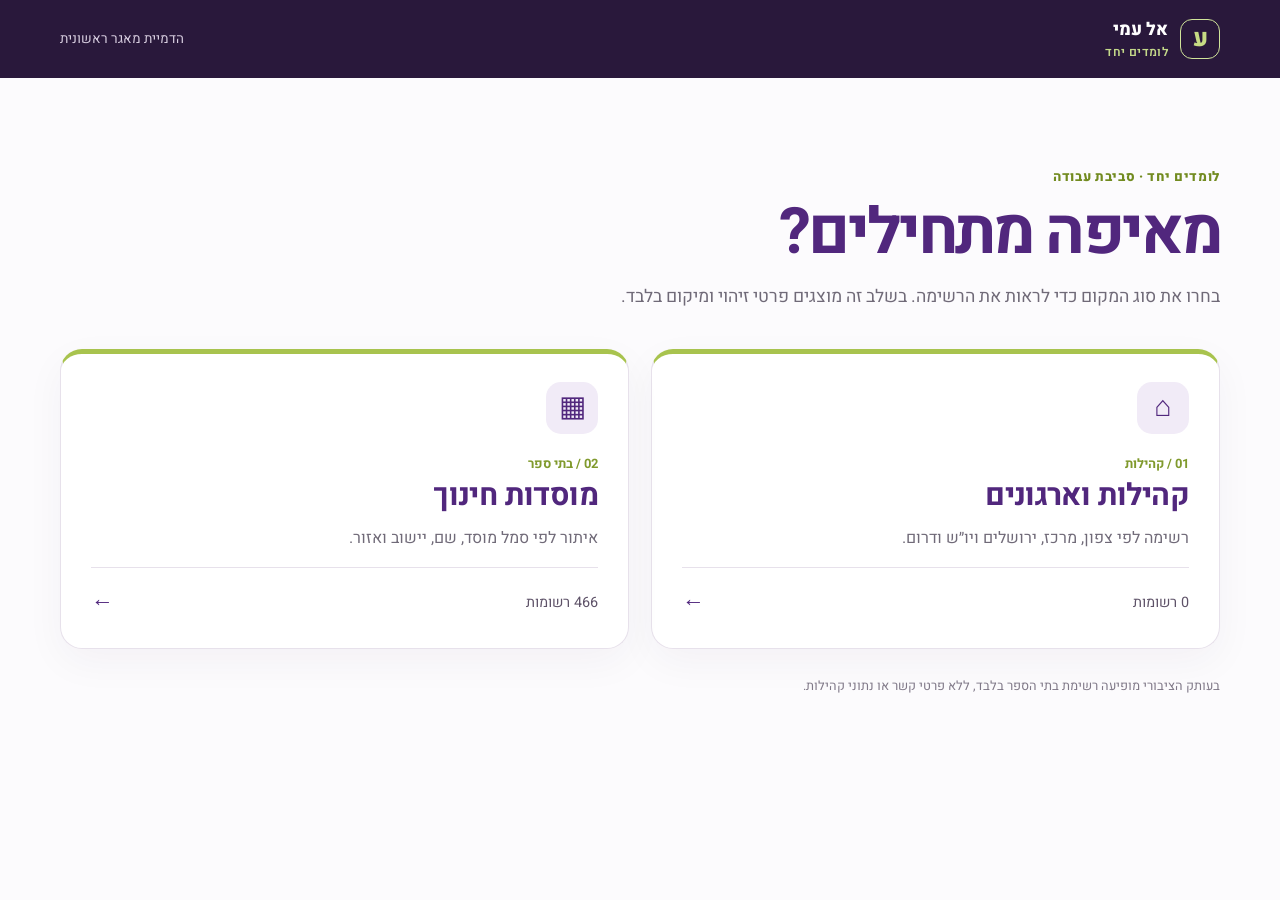
==== index.html @ c8328e1b "Add Lomdim Yachad directory demo" ====
<!doctype html>
<html lang="he" dir="rtl">
<head>
  <meta charset="utf-8">
  <meta name="viewport" content="width=device-width, initial-scale=1">
  <title>לומדים יחד | בחירת מאגר</title>
  <link rel="preconnect" href="https://fonts.googleapis.com">
  <link rel="preconnect" href="https://fonts.gstatic.com" crossorigin>
  <link href="https://fonts.googleapis.com/css2?family=Heebo:wght@400;500;600;700;800&display=swap" rel="stylesheet">
  <link rel="stylesheet" href="style.css">
</head>
<body class="home-page">
  <header class="site-header"><div class="shell header-inner"><div class="brand"><span class="brand-mark">ע</span><span>אל עמי <small>לומדים יחד</small></span></div><span class="stage-label">הדמיית מאגר ראשונית</span></div></header>
  <main class="shell home-main">
    <div class="intro-kicker">לומדים יחד · סביבת עבודה</div>
    <h1>מאיפה מתחילים?</h1>
    <p class="home-lead">בחרו את סוג המקום כדי לראות את הרשימה. בשלב זה מוצגים פרטי זיהוי ומיקום בלבד.</p>
    <div class="choice-grid">
      <a class="choice-card" href="communities.html"><span class="choice-icon" aria-hidden="true">⌂</span><span class="choice-topline">01 / קהילות</span><strong>קהילות וארגונים</strong><span class="choice-description">רשימה לפי צפון, מרכז, ירושלים ויו״ש ודרום.</span><span class="choice-bottom"><span id="communityCount">— רשומות</span><span class="arrow">←</span></span></a>
      <a class="choice-card" href="schools.html"><span class="choice-icon" aria-hidden="true">▦</span><span class="choice-topline">02 / בתי ספר</span><strong>מוסדות חינוך</strong><span class="choice-description">איתור לפי סמל מוסד, שם, יישוב ואזור.</span><span class="choice-bottom"><span id="schoolCount">— רשומות</span><span class="arrow">←</span></span></a>
    </div>
    <p class="source-note" id="sourceNote">מקור: רשימת בתי הספר והקהילות של „לומדים יחד”. רשומות ללא שם או אזור מסומנות כך ברשימות.</p>
  </main>
  <script src="public-data.js"></script><script>if(location.protocol==='file:'||location.hostname==='localhost'||location.hostname==='127.0.0.1')document.write('<scr'+'ipt src="data.js"></scr'+'ipt>');</script><script src="app.js"></script>
</body>
</html>
---- style.css ----
:root{--purple:#51277d;--deep:#29183b;--lime:#a8c34e;--ink:#24202b;--muted:#706a78;--line:#e7e1eb;--pale:#f8f5fa;--white:#fff}
*{box-sizing:border-box}html{scroll-behavior:smooth}body{margin:0;background:#fcfbfd;color:var(--ink);font-family:Heebo,Arial,sans-serif;line-height:1.5}a{color:inherit;text-decoration:none}button,input{font:inherit}.shell{width:min(1160px,calc(100% - 40px));margin-inline:auto}
.site-header{background:var(--deep);color:#fff}.header-inner{height:78px;display:flex;align-items:center;justify-content:space-between;gap:20px}.brand{display:inline-flex;align-items:center;gap:12px;font-weight:800;font-size:1.1rem}.brand small{display:block;color:#c4d98a;font-size:.76rem;font-weight:600;letter-spacing:.03em}.brand-mark{width:40px;height:40px;display:grid;place-items:center;border:1px solid #d0e49a;border-radius:12px;color:#c7dc84;font-size:1.5rem}.stage-label{color:#d9cfe1;font-size:.84rem}.header-back{color:#f1ecf7;border:1px solid #ffffff50;border-radius:99px;padding:8px 14px;font-size:.86rem}.header-back:hover,.header-back:focus-visible{background:#ffffff16}
.home-main{padding-top:90px}.intro-kicker{color:#728b20;font-weight:800;font-size:.83rem;letter-spacing:.05em}.home-main h1,.list-intro h1{font-size:clamp(2.4rem,5vw,4.3rem);color:var(--purple);letter-spacing:-.045em;line-height:1.1;margin:10px 0 16px}.home-lead{font-size:1.1rem;color:var(--muted);max-width:690px;margin:0 0 38px}.choice-grid{display:grid;grid-template-columns:repeat(2,minmax(0,1fr));gap:22px}.choice-card{min-height:300px;padding:28px 30px;background:#fff;border:1px solid var(--line);border-top:5px solid var(--lime);border-radius:22px;box-shadow:0 13px 40px #3013400b;display:flex;flex-direction:column;transition:transform .2s,box-shadow .2s,border-color .2s}.choice-card:hover,.choice-card:focus-visible{transform:translateY(-4px);border-color:#bc9dd4;box-shadow:0 18px 45px #3013401c;outline:none}.choice-icon{align-self:flex-start;width:52px;height:52px;display:grid;place-items:center;border-radius:15px;background:#f1ebf7;color:var(--purple);font-size:1.8rem;margin-bottom:20px}.choice-topline{color:#809a2d;font-weight:700;font-size:.81rem}.choice-card strong{display:block;color:var(--purple);font-size:1.9rem;letter-spacing:-.02em}.choice-description{color:var(--muted);margin-top:7px}.choice-bottom{display:flex;justify-content:space-between;align-items:center;border-top:1px solid var(--line);margin-top:auto;padding-top:18px;color:#5e5268;font-size:.9rem}.arrow{font-size:1.4rem;color:var(--purple);font-weight:800}.source-note{font-size:.8rem;color:#807988;margin:28px 0 50px}
.list-main{padding-top:32px}.breadcrumb{color:#8a8190;font-size:.79rem}.list-intro{display:flex;align-items:end;justify-content:space-between;gap:20px;margin:38px 0 26px}.list-intro h1{margin-bottom:4px}.list-intro p{margin:0;color:var(--muted)}.total-box{text-align:center;min-width:150px;background:#f1ebf7;padding:12px 20px;border-radius:16px}.total-box strong{display:block;font-size:2rem;line-height:1.15;color:var(--purple)}.total-box span{font-size:.76rem;color:#75687e}.directory-panel{background:#fff;border:1px solid var(--line);border-radius:20px;box-shadow:0 12px 35px #3013400a;overflow:hidden}.toolbar{display:flex;align-items:end;justify-content:space-between;gap:20px;padding:22px 24px}.search-field{display:block;width:min(100%,460px);font-weight:700;color:#493354;font-size:.83rem}.search-field span{display:block;margin-bottom:7px}.search-field input{width:100%;height:48px;border:1px solid #d8cedf;border-radius:11px;padding:0 15px;background:#fcfbfd;color:var(--ink);outline:none}.search-field input:focus{border-color:var(--purple);box-shadow:0 0 0 3px #51277d1a}.result-count{color:var(--muted);font-size:.84rem;padding-bottom:12px}.region-bar{display:flex;flex-wrap:wrap;gap:8px;padding:0 24px 20px}.region-chip{border:1px solid #ddd5e4;background:#fff;color:#5e5069;border-radius:99px;padding:8px 15px;cursor:pointer;font-size:.83rem;font-weight:700}.region-chip:hover{border-color:var(--purple)}.region-chip[aria-pressed="true"]{background:var(--purple);color:#fff;border-color:var(--purple)}.chip-count{opacity:.7;font-size:.75rem;margin-inline-start:5px}.table-wrap{overflow-x:auto}table{width:100%;border-collapse:collapse;text-align:right;min-width:670px}th{background:#f7f3f9;color:#655470;font-size:.78rem;font-weight:700;padding:13px 24px;white-space:nowrap}td{padding:15px 24px;border-top:1px solid #f0ecf2;font-size:.88rem}tbody tr:hover{background:#fcfafc}.item-name{font-weight:700;color:#41275b}.missing{color:#998ea1}.type-tag{display:inline-block;background:#f3eff5;color:#66516e;border-radius:6px;padding:3px 7px;font-size:.76rem}.symbol{font-variant-numeric:tabular-nums;direction:ltr;unicode-bidi:isolate;display:inline-block}.list-footer{display:flex;align-items:center;justify-content:space-between;min-height:66px;padding:12px 24px;border-top:1px solid var(--line);font-size:.81rem;color:var(--muted)}.load-more{border:1px solid #cdb8dc;background:#fff;color:var(--purple);border-radius:9px;padding:8px 16px;cursor:pointer;font-weight:700}.load-more:hover{background:#f3ebf7}.empty-row{text-align:center;color:var(--muted);padding:36px}
@media(max-width:720px){.shell{width:min(100% - 28px,1160px)}.header-inner{height:68px}.home-main{padding-top:52px}.choice-grid{grid-template-columns:1fr}.choice-card{min-height:260px}.list-intro{align-items:start}.total-box{min-width:100px;padding:11px}.total-box strong{font-size:1.5rem}.toolbar{align-items:stretch;flex-direction:column;gap:8px;padding:18px}.search-field{width:100%}.result-count{padding-bottom:0}.region-bar{padding:0 18px 18px}.region-chip{padding:7px 11px}.header-back{font-size:.78rem;padding:7px 10px}}
table{min-width:960px}td{vertical-align:top}.contacts-cell{min-width:260px;max-width:430px}.contacts-details summary{cursor:pointer;list-style:none;color:var(--purple);display:flex;flex-wrap:wrap;gap:3px 9px;align-items:baseline}.contacts-details summary::-webkit-details-marker{display:none}.contacts-details summary::before{content:'＋';font-size:1rem;line-height:1}.contacts-details[open] summary::before{content:'−'}.contact-preview{font-size:.76rem;color:var(--muted);font-weight:400;max-width:250px;overflow:hidden;text-overflow:ellipsis;white-space:nowrap}.contacts-content{margin-top:11px;display:grid;gap:8px}.contact-card{border-right:2px solid #d9c5e8;background:#f9f6fb;border-radius:7px;padding:8px 10px;line-height:1.5}.contact-name{display:block;color:#48325b;font-size:.83rem;margin-bottom:3px}.contact-field{font-size:.78rem;overflow-wrap:anywhere}.contact-label{color:#776a80;font-weight:700}.contact-values{white-space:pre-wrap}.unassigned-contact{border-right-color:var(--lime);background:#f7f9ef}
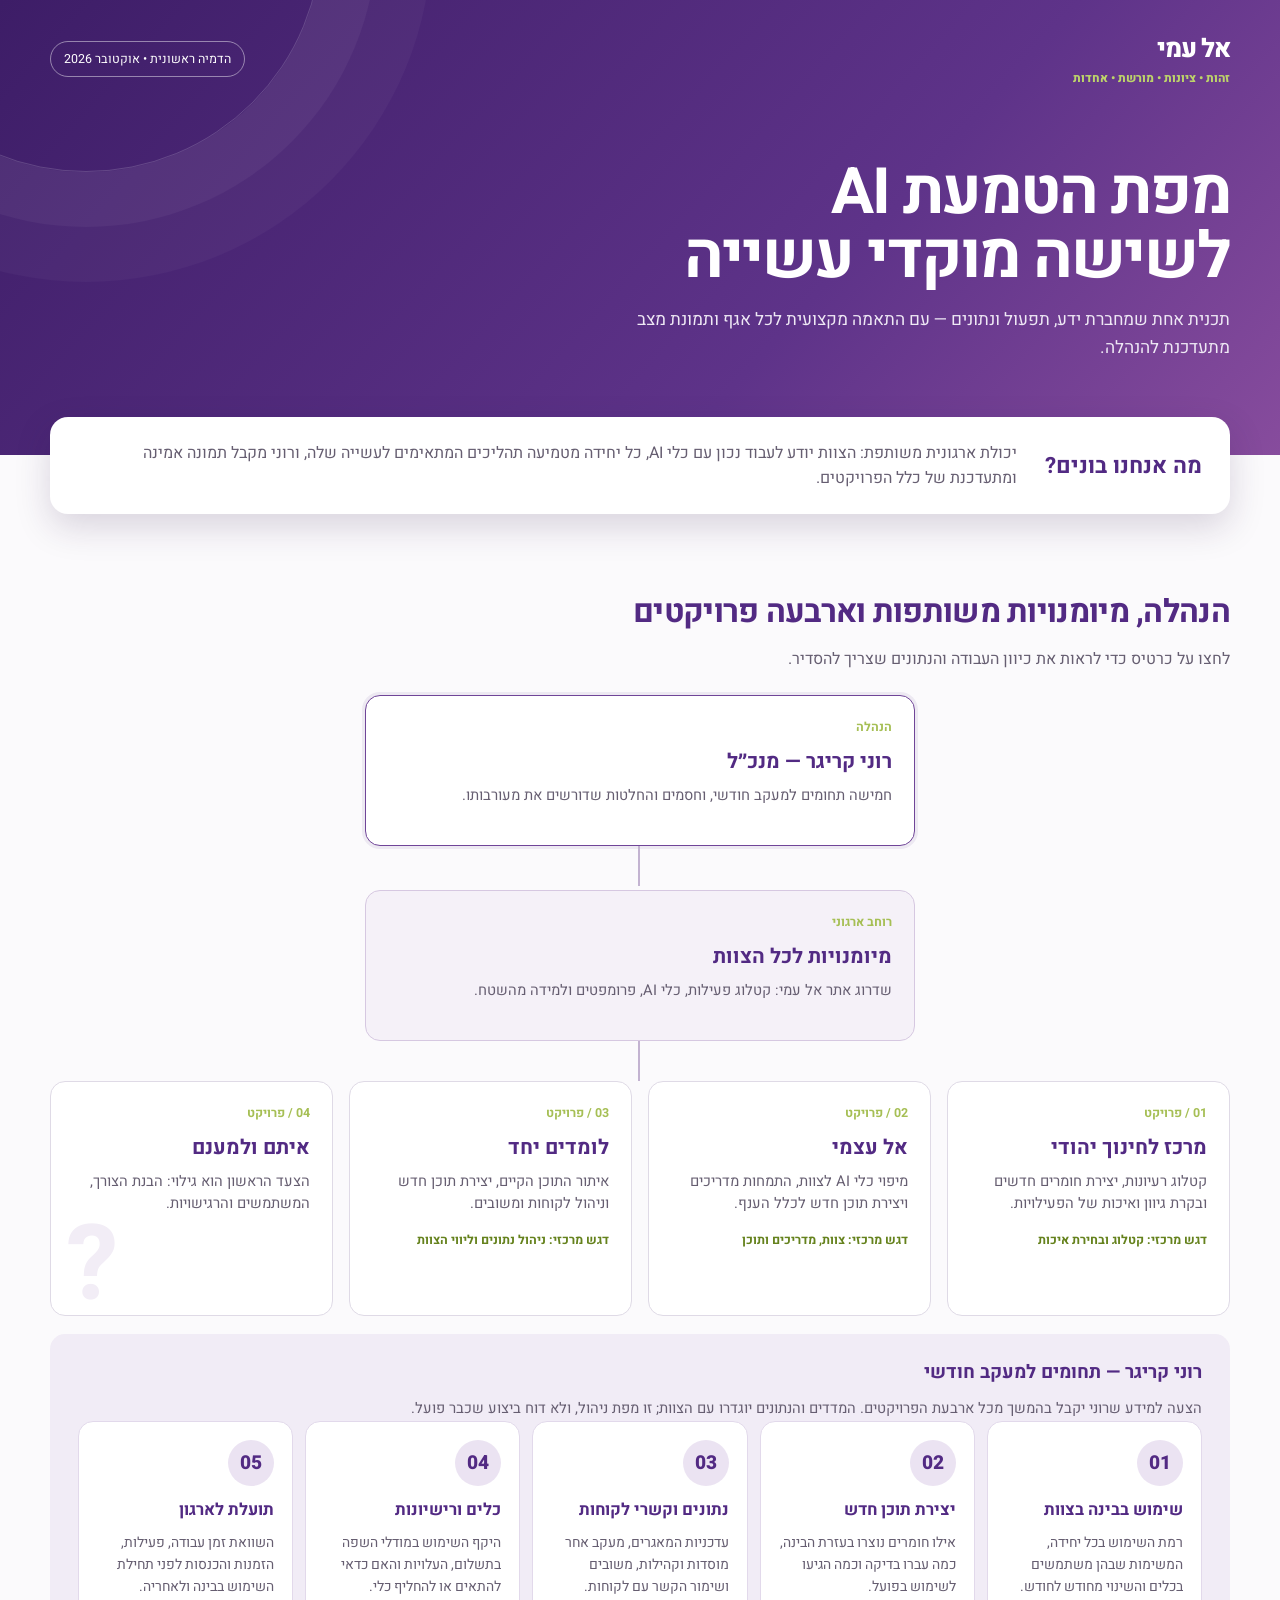
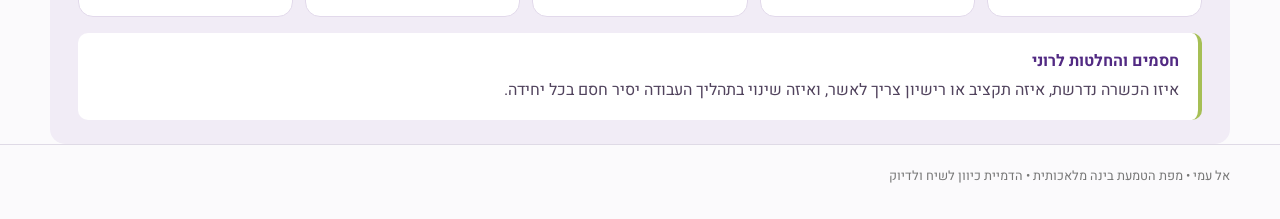
==== commit c603c932: "Show organization roadmap as site home" ====
--- a/index.html
+++ b/index.html
@@ -1,26 +1,89 @@
 <!doctype html>
 <html lang="he" dir="rtl">
 <head>
-  <meta charset="utf-8">
-  <meta name="viewport" content="width=device-width, initial-scale=1">
-  <title>לומדים יחד | בחירת מאגר</title>
-  <link rel="preconnect" href="https://fonts.googleapis.com">
-  <link rel="preconnect" href="https://fonts.gstatic.com" crossorigin>
-  <link href="https://fonts.googleapis.com/css2?family=Heebo:wght@400;500;600;700;800&display=swap" rel="stylesheet">
-  <link rel="stylesheet" href="style.css">
+  <meta charset="UTF-8" />
+  <meta name="viewport" content="width=device-width, initial-scale=1.0" />
+  <title>אל עמי | מפת הטמעת AI</title>
+  <link rel="preconnect" href="https://fonts.googleapis.com" />
+  <link rel="preconnect" href="https://fonts.gstatic.com" crossorigin />
+  <link href="https://fonts.googleapis.com/css2?family=Heebo:wght@400;500;700;800&display=swap" rel="stylesheet" />
+  <style>
+    :root { --violet:#522a83; --plum:#704598; --lime:#a6bf55; --ink:#201a29; --muted:#665e71; --paper:#fbfafc; --blue:#4a81bd; --line:#dfdae6; }
+    * { box-sizing:border-box; } body { margin:0; background:var(--paper); color:var(--ink); font-family:"Heebo",Arial,sans-serif; }
+    .wrap { width:min(1180px, calc(100% - 40px)); margin:auto; }
+    header { background:linear-gradient(132deg,#3d1d67 0%,#5e3389 64%,#874c9d 100%); color:#fff; padding:30px 0 76px; position:relative; overflow:hidden; }
+    header:after { content:""; position:absolute; width:470px; height:470px; border:1px solid #ffffff2b; border-radius:50%; left:-150px; top:-300px; box-shadow:0 0 0 55px #ffffff0b,0 0 0 110px #ffffff08; }
+    nav { display:flex; justify-content:space-between; align-items:center; position:relative; z-index:1; }
+    .brand { font-size:1.6rem; font-weight:800; letter-spacing:-1px; } .brand small { display:block; color:#bdd46a; font-size:.74rem; letter-spacing:0; margin-top:2px; }
+    .badge { border:1px solid #ffffff73; border-radius:99px; padding:8px 13px; font-size:.78rem; }
+    h1 { font-size:clamp(2.2rem,5vw,4.1rem); margin:74px 0 11px; line-height:1; position:relative; z-index:1; letter-spacing:-2px; }
+    .subtitle { font-size:1.08rem; color:#efe9f5; max-width:650px; line-height:1.6; position:relative; z-index:1; }
+    .intro { margin-top:-38px; position:relative; z-index:2; background:#fff; box-shadow:0 13px 35px #2d17452b; border-radius:18px; padding:24px 28px; display:flex; gap:28px; align-items:center; }
+    .intro strong { color:var(--violet); font-size:1.4rem; white-space:nowrap; } .intro p { color:var(--muted); margin:0; line-height:1.55; }
+    section { padding:66px 0 0; } .eyebrow { color:#708d21; font-size:.8rem; font-weight:bold; letter-spacing:.7px; } h2 { color:var(--violet); font-size:2rem; margin:8px 0 12px; letter-spacing:-.7px; }
+    .lead { color:var(--muted); margin:0 0 26px; line-height:1.6; }
+    .cards { display:grid; grid-template-columns:repeat(4,minmax(0,1fr)); gap:16px; position:relative; }
+    .cards .level { grid-column:1 / -1; width:min(550px,100%); justify-self:center; min-height:0; margin-bottom:24px; overflow:visible; }
+    .cards .level:after { content:""; position:absolute; width:2px; height:40px; background:#c3b3d1; bottom:-41px; right:50%; }
+    .cards .shared { background:#f5f1f8; border-color:#d6c8e1; }
+    .card { text-align:right; border:1px solid var(--line); background:#fff; border-radius:15px; min-height:235px; padding:22px; cursor:pointer; transition:.2s; position:relative; overflow:hidden; }
+    .card:hover,.card.active { border-color:var(--plum); transform:translateY(-4px); box-shadow:0 13px 25px #3b1e5a12; } .card.active { box-shadow:0 0 0 3px #70459818; }
+    .num { color:var(--lime); font-size:.78rem; font-weight:bold; } .card h3 { margin:11px 0 8px; font-size:1.28rem; color:var(--violet); } .card p { font-size:.92rem; color:var(--muted); line-height:1.5; margin:0 0 16px; }
+    .time { display:inline-block; color:#fff; background:var(--blue); font-size:.78rem; padding:6px 9px; border-radius:99px; } .question .time { background:#8963a7; }.question:after { content:"?"; position:absolute; left:15px; bottom:-28px; color:#f2edf6; font-size:105px; font-weight:bold; }
+    .priority { display:block; color:#65821d; font-size:.78rem; font-weight:bold; margin:0 0 12px; }
+    .detail { display:none; border-radius:15px; background:#f1ecf6; margin-top:18px; padding:24px 28px; color:#31273b; } .detail.show { display:block; } .detail h3 { margin:0 0 12px; color:var(--violet); } .detail-grid { display:grid; grid-template-columns:1fr 1fr 1fr; gap:20px; }.detail strong { color:#5d387d; display:block; margin-bottom:7px; }.detail p { margin:0; font-size:.92rem; line-height:1.55; }
+    .learn-intro { color:var(--muted); margin:0 0 22px; line-height:1.6; } .learn-map { display:grid; grid-template-columns:repeat(3,minmax(0,1fr)); gap:14px; } .learn-pillar { background:#fff; border:1px solid #e2d9eb; border-radius:15px; padding:20px; } .learn-icon { width:46px; height:46px; border-radius:50%; background:#ebe3f2; display:grid; place-items:center; color:var(--violet); font-size:1.2rem; font-weight:800; margin-bottom:14px; } .learn-pillar h4 { color:var(--violet); font-size:1.13rem; margin:0 0 15px; } .learn-pillar strong { font-size:.83rem; margin:15px 0 4px; } .learn-pillar p { line-height:1.65; } .learn-flow { margin:18px 0 0; border-right:3px solid var(--lime); background:#fff; border-radius:8px; padding:14px 17px; color:#51435d; font-size:.9rem; line-height:1.65; }
+    .learn-prep { background:#fff; border:1px solid #d9cce5; border-right:4px solid var(--lime); border-radius:12px; padding:17px 19px; margin:0 0 18px; display:grid; grid-template-columns:auto 1fr; gap:15px; align-items:center; } .learn-prep h4 { margin:0 0 5px; color:var(--violet); font-size:1.1rem; } .learn-prep p { margin:0; color:var(--muted); line-height:1.55; font-size:.9rem; }
+    .shared-map { display:grid; grid-template-columns:repeat(4,minmax(0,1fr)); gap:14px; } .shared-pillar { background:#fff; border:1px solid #e2d9eb; border-radius:15px; padding:20px; } .shared-pillar h4 { color:var(--violet); font-size:1.13rem; margin:0 0 11px; } .shared-pillar p { color:var(--muted); line-height:1.65; margin:0; font-size:.9rem; }
+    .ceo-map { display:grid; grid-template-columns:repeat(5,minmax(0,1fr)); gap:12px; } .ceo-pillar { background:#fff; border:1px solid #e2d9eb; border-radius:15px; padding:18px; } .ceo-pillar h4 { color:var(--violet); font-size:1.04rem; line-height:1.3; margin:0 0 10px; } .ceo-pillar p { color:var(--muted); font-size:.87rem; line-height:1.6; margin:0; } .ceo-decision-strip { margin-top:16px; background:#fff; border-right:4px solid var(--lime); border-radius:10px; padding:16px 19px; color:#51435d; line-height:1.6; } .ceo-decision-strip strong { color:var(--violet); display:block; margin-bottom:3px; }
+    .education-map { display:grid; grid-template-columns:repeat(4,minmax(0,1fr)); gap:14px; } .education-pillar { background:#fff; border:1px solid #e2d9eb; border-radius:15px; padding:20px; position:relative; } .education-pillar:not(:last-child):after { content:"←"; position:absolute; left:-17px; top:30px; color:var(--lime); font-size:1.4rem; font-weight:800; } .education-pillar h4 { color:var(--violet); font-size:1.08rem; margin:0 0 11px; } .education-pillar p { color:var(--muted); line-height:1.65; margin:0; font-size:.9rem; } .education-pillar b { display:block; color:#5d387d; margin:14px 0 5px; font-size:.82rem; } .education-metrics { display:grid; grid-template-columns:repeat(3,1fr); gap:12px; margin-top:18px; } .education-metric { background:#fff; border-radius:10px; padding:13px 15px; border-top:3px solid var(--lime); color:#5f556a; font-size:.86rem; } .education-metric b { display:block; color:var(--violet); font-size:1.05rem; margin-bottom:3px; }
+    .flow { display:grid; grid-template-columns:repeat(4,1fr); position:relative; gap:13px; padding-bottom:8px; }.step { background:#fff; border-top:4px solid var(--lime); border-radius:11px; padding:16px; box-shadow:0 5px 13px #3b1e5a0c; }.step b { color:var(--violet); display:block; margin:4px 0 7px; }.step span { font-size:.84rem; color:var(--muted); line-height:1.45; display:block; }
+    .dashboard { background:#251638; color:#fff; border-radius:20px; padding:32px; overflow:hidden; }.dashboard h2 { color:#fff; margin:0 0 8px; }.dashboard .lead { color:#d3c8dc; }.ceo-top { display:flex; justify-content:space-between; gap:24px; align-items:flex-start; }.ceo-kicker { color:#bdd46a; font-size:.8rem; font-weight:bold; }.ceo-decisions { display:grid; grid-template-columns:repeat(3,1fr); gap:10px; margin:24px 0; }.ceo-decision { background:#ffffff0b; border:1px solid #ffffff25; border-radius:11px; padding:14px; }.ceo-decision b { display:block; color:#bdd46a; font-size:.88rem; margin-bottom:5px; }.ceo-decision span { font-size:.82rem; color:#eee8f3; line-height:1.45; }.portfolio-title { color:#bdd46a; font-size:.9rem; font-weight:bold; margin:0 0 10px; }.portfolio { border:1px solid #ffffff25; border-radius:12px; overflow:hidden; }.portfolio-row { display:grid; grid-template-columns:1.1fr 1.5fr 1.8fr; gap:12px; padding:12px 14px; border-bottom:1px solid #ffffff18; align-items:center; font-size:.85rem; }.portfolio-row:last-child { border-bottom:0; }.portfolio-row b { color:#fff; }.portfolio-row span { color:#d5cbe0; }.portfolio-row em { font-style:normal; color:#bdd46a; }.ceo-insights { display:grid; grid-template-columns:repeat(3,1fr); gap:10px; margin-top:18px; }.ceo-insight { background:#ffffff0b; border-radius:10px; padding:13px; }.ceo-insight b { display:block; color:#bdd46a; margin-bottom:4px; }.ceo-insight span { font-size:.8rem; color:#e6ddec; line-height:1.45; display:block; }
+    .note { border-right:4px solid var(--lime); background:#f4f8e7; color:#44511b; padding:17px 19px; border-radius:7px; line-height:1.55; margin:28px 0 60px; } footer { border-top:1px solid var(--line); padding:22px 0 34px; font-size:.8rem; color:#777; }
+    .demo-link { display:flex; align-items:center; justify-content:space-between; gap:18px; color:inherit; text-decoration:none; transition:box-shadow .18s,transform .18s; }.demo-link:hover,.demo-link:focus-visible { box-shadow:0 0 0 3px #7045981c; transform:translateY(-1px); outline:none; }.demo-cta { color:var(--violet); font-weight:800; white-space:nowrap; }.demo-link:hover .demo-cta { text-decoration:underline; }
+    .learn-flow.demo-link { background:linear-gradient(110deg,#61368a,#43216b); border:1px solid #76559a; border-right:6px solid var(--lime); border-radius:14px; padding:18px 21px; color:#fff; box-shadow:0 9px 22px #32194a24; }.learn-flow.demo-link b { color:#d4e99a; }.learn-flow.demo-link:hover,.learn-flow.demo-link:focus-visible { box-shadow:0 0 0 4px #a8c34e45,0 12px 28px #32194a30; transform:translateY(-2px); }.demo-cta { display:inline-flex; align-items:center; gap:8px; border-radius:9px; padding:9px 14px; color:#293716; background:#c5df78; box-shadow:0 2px 0 #91a94c; }.learn-flow.demo-link:hover .demo-cta { text-decoration:none; background:#d5eb9b; }
+    @media(max-width:900px){ .cards { grid-template-columns:repeat(2,minmax(0,1fr)); } .shared-map,.education-map { grid-template-columns:repeat(2,minmax(0,1fr)); } .ceo-map { grid-template-columns:repeat(2,minmax(0,1fr)); } .education-pillar:nth-child(2):after { display:none; } }
+    @media(max-width:600px){ .cards,.flow,.detail-grid,.dashboard,.learn-map,.shared-map,.education-map,.education-metrics,.ceo-decisions,.ceo-insights,.ceo-map { grid-template-columns:1fr; }.ceo-top { display:block; }.portfolio-row { grid-template-columns:1fr; gap:4px; }.education-pillar:after { display:none; }.cards .level { width:100%; }.intro { display:block; }.intro strong { display:block; margin-bottom:7px; } h1 { margin-top:52px; }.metric-grid { grid-template-columns:1fr 1fr; }.demo-link { align-items:flex-start; flex-direction:column; gap:8px; } }
+  </style>
 </head>
-<body class="home-page">
-  <header class="site-header"><div class="shell header-inner"><div class="brand"><span class="brand-mark">ע</span><span>אל עמי <small>לומדים יחד</small></span></div><span class="stage-label">הדמיית מאגר ראשונית</span></div></header>
-  <main class="shell home-main">
-    <div class="intro-kicker">לומדים יחד · סביבת עבודה</div>
-    <h1>מאיפה מתחילים?</h1>
-    <p class="home-lead">בחרו את סוג המקום כדי לראות את הרשימה. בשלב זה מוצגים פרטי זיהוי ומיקום בלבד.</p>
-    <div class="choice-grid">
-      <a class="choice-card" href="communities.html"><span class="choice-icon" aria-hidden="true">⌂</span><span class="choice-topline">01 / קהילות</span><strong>קהילות וארגונים</strong><span class="choice-description">רשימה לפי צפון, מרכז, ירושלים ויו״ש ודרום.</span><span class="choice-bottom"><span id="communityCount">— רשומות</span><span class="arrow">←</span></span></a>
-      <a class="choice-card" href="schools.html"><span class="choice-icon" aria-hidden="true">▦</span><span class="choice-topline">02 / בתי ספר</span><strong>מוסדות חינוך</strong><span class="choice-description">איתור לפי סמל מוסד, שם, יישוב ואזור.</span><span class="choice-bottom"><span id="schoolCount">— רשומות</span><span class="arrow">←</span></span></a>
-    </div>
-    <p class="source-note" id="sourceNote">מקור: רשימת בתי הספר והקהילות של „לומדים יחד”. רשומות ללא שם או אזור מסומנות כך ברשימות.</p>
+<body>
+  <header><div class="wrap"><nav><div class="brand">אל עמי<small>זהות • ציונות • מורשת • אחדות</small></div><div class="badge">הדמיה ראשונית • אוקטובר 2026</div></nav><h1>מפת הטמעת AI<br>לשישה מוקדי עשייה</h1><p class="subtitle">תכנית אחת שמחברת ידע, תפעול ונתונים — עם התאמה מקצועית לכל אגף ותמונת מצב מתעדכנת להנהלה.</p></div></header>
+  <main class="wrap">
+    <div class="intro"><strong>מה אנחנו בונים?</strong><p>יכולת ארגונית משותפת: הצוות יודע לעבוד נכון עם כלי AI, כל יחידה מטמיעה תהליכים המתאימים לעשייה שלה, ורוני מקבל תמונה אמינה ומתעדכנת של כלל הפרויקטים.</p></div>
+    <section><h2>הנהלה, מיומנויות משותפות וארבעה פרויקטים</h2><p class="lead">לחצו על כרטיס כדי לראות את כיוון העבודה והנתונים שצריך להסדיר.</p>
+      <div class="cards" id="cards">
+        <article class="card level active" data-key="ceo" tabindex="0" role="button"><div class="num">הנהלה</div><h3>רוני קריגר — מנכ״ל</h3><p>חמישה תחומים למעקב חודשי, וחסמים והחלטות שדורשים את מעורבותו.</p></article>
+        <article class="card level shared" data-key="shared" tabindex="0" role="button"><div class="num">רוחב ארגוני</div><h3>מיומנויות לכל הצוות</h3><p>שדרוג אתר אל עמי: קטלוג פעילות, כלי AI, פרומפטים ולמידה מהשטח.</p></article>
+        <article class="card" data-key="education" tabindex="0" role="button"><div class="num">01 / פרויקט</div><h3>מרכז לחינוך יהודי</h3><p>קטלוג רעיונות, יצירת חומרים חדשים ובקרת גיוון ואיכות של הפעילויות.</p><span class="priority">דגש מרכזי: קטלוג ובחירת איכות</span></article>
+        <article class="card" data-key="self" tabindex="0" role="button"><div class="num">02 / פרויקט</div><h3>אל עצמי</h3><p>מיפוי כלי AI לצוות, התמחות מדריכים ויצירת תוכן חדש לכלל הענף.</p><span class="priority">דגש מרכזי: צוות, מדריכים ותוכן</span></article>
+        <article class="card" data-key="learn" tabindex="0" role="button"><div class="num">03 / פרויקט</div><h3>לומדים יחד</h3><p>איתור התוכן הקיים, יצירת תוכן חדש וניהול לקוחות ומשובים.</p><span class="priority">דגש מרכזי: ניהול נתונים וליווי הצוות</span></article>
+        <article class="card question" data-key="together" tabindex="0" role="button"><div class="num">04 / פרויקט</div><h3>איתם ולמענם</h3><p>הצעד הראשון הוא גילוי: הבנת הצורך, המשתמשים והרגישויות.</p></article>
+      </div>
+      <div class="detail show" id="detail"></div>
+    </section>
   </main>
-  <script src="public-data.js"></script><script>if(location.protocol==='file:'||location.hostname==='localhost'||location.hostname==='127.0.0.1')document.write('<scr'+'ipt src="data.js"></scr'+'ipt>');</script><script src="app.js"></script>
+  <footer><div class="wrap">אל עמי • מפת הטמעת בינה מלאכותית • הדמיית כיוון לשיח ולדיוק</div></footer>
+  <script>
+    const info={
+      education:{title:'מרכז לחינוך יהודי',aim:'להאיץ יצירה והנגשה של תכנים, בלי לוותר על דיוק, מקורות ובקרה אנושית.',tools:'חיפוש ועיבוד מקורות, טיוטות למערכי שיעור, התאמות לקהלים ויצירת חומרי עזר.',data:'מאגר תכנים מתויג: נושא, מקור, קהל יעד, מצב בדיקה ושימוש.',time:'שבועות 1–3: מיפוי תכנים וכללי איכות. שבועות 4–8: שני תהליכי פיילוט.'},
+      self:{title:'אל עצמי — מיפוי ומעקב אחר מוסדות חינוך',aim:'לבנות תמונת מצב של כלל מוסדות החינוך הרלוונטיים לעבודה: לנתח את המוסדות, לעקוב אחר מצב הקשר והפעילות וללמוד ממשובים.',tools:'הקמת מאגר מוסדות מרכזי, סיוע באיסוף ובסידור המידע הקיים, הדרכה אישית לצוות וליווי בהזנה ובעדכון שוטף. כלי AI יוכלו לסייע בסיכום משובים ובזיהוי צרכים חוזרים.',data:'כרטיס לכל מוסד: פרטי קשר, מאפיינים רלוונטיים, סטטוס מעקב ופעילות, משימות להמשך ומקום להזנת משובים. תהליך העבודה: מיפוי ← מעקב ועדכון ← משוב ← תמונת מצב.',time:'הערכה ראשונית: שבועות 1–3 למיפוי ולסידור המידע; שבועות 4–8 להקמת מאגר בסיסי, הדרכה ופיילוט. המשך הליווי והזמנים ייקבעו לפי מצב הנתונים.'},
+      learn:{title:'לומדים יחד — ניהול מוסדות וקהילות',aim:'להקים מערכת מעקב שוטפת לכל המקומות הרלוונטיים, בחלוקה ברורה בין מוסדות חינוך לבין קהילות, כגון בתי כנסת ומתנ״סים.',tools:'מאגר מרכזי עם כרטיס לכל מקום, טופס עדכון ומשוב, תזכורות וליווי מעשי לצוות בסידור הנתונים ובהטמעת שגרת עבודה. הפקת דוח חודשי למנכ״ל תציג את מצב כל מקום ופעולות להמשך.',data:'לכל מוסד או קהילה: סוג מקום, אנשי קשר, מאפיינים, סטטוס קשר ופעילות, מפגשים, מדריכים, משימות ומשובים. תהליך העבודה: מיפוי ← מעקב ועדכון ← משוב ← תמונת מצב ← דוח חודשי.',time:'הערכה ראשונית: שבועות 1–3 לאפיון ואיסוף נתונים; שבועות 4–6 להקמת מאגר בסיסי; שבועות 7–12 לפיילוט, הדרכת הצוות ובדיקת הדוח החודשי. הזמנים תלויים במצב הנתונים הקיים.'},
+      together:{title:'איתם ולמענם',aim:'לא קובעים כלי לפני שמבינים את הצורך. בוחנים תהליכים, קהלים, רגישויות ומי רשאי לראות איזה מידע.',tools:'ייקבעו לאחר שיחות מיפוי; המטרה היא לבחור שימוש קטן, בטוח ומועיל.',data:'הגדרה מדויקת של מידע מותר, בעלות עליו, רמת רגישות וכללי שמירה.',time:'שבועות 1–2: מיפוי צרכים. לאחר מכן: החלטת פיילוט ולוח זמנים מתאים.'},
+      ceo:{title:'רוני קריגר — מנכ״ל',aim:'לקבל שליטה רציפה בכלל הפרויקטים, על בסיס מידע מעודכן ולא על בסיס רדיפה אחרי עדכונים.',tools:'לוח שליטה, סיכומי סטטוס תקופתיים, התראות על חסמים וריכוז החלטות.',data:'שפה משותפת ליעד, סטטוס, אחראי, תאריך יעד, סיכון והחלטה נדרשת.',time:'שבועות 1–2: הגדרת תמונת הניהול. שבועות 3–6: לוח שליטה ניסיוני. מהשבוע השביעי: שיפור רציף.'},
+      shared:{title:'מיומנויות לכל הצוות',aim:'לאפשר עבודה אחראית, יעילה ובטוחה עם AI בכל תפקיד.',tools:'פרומפטינג, ההבדל בין כלי שיחה/חיפוש/יצירה, בדיקת תוצרים, פרטיות וארגון קבצים.',data:'תבניות עבודה, מאגר פרומפטים מאושרים, כללי שמירה ובעלות על ידע.',time:'ארבעה מפגשים במהלך שישה שבועות, עם משימת תרגול קצרה בין מפגש למפגש.'}
+    };
+    const out=document.querySelector('#detail'); function render(key){const x=info[key];if(key==='shared'){out.innerHTML=`<h3>מיומנויות לכל הצוות — אתר מלווה לעבודה</h3><p class="learn-intro">מקום אחד שחוזרים אליו בזמן העבודה: מוצאים פעילות, בוחרים כלי מתאים, נעזרים בפרומפט טוב ולומדים מתוצרים ומשובים מן השטח.</p><div class="shared-map"><div class="shared-pillar"><div class="learn-icon">01</div><h4>קטלוג הפעילות</h4><p>כרטיס לכל פעילות עם תיאור, קהל יעד, נושא, קבצים, הוראות הפעלה, אנשי קשר ומשובים. חיפוש וסינון לפי גיל, תקופה, נושא, מיקום וסוג פעילות.</p></div><div class="shared-pillar"><div class="learn-icon">02</div><h4>כלי AI ורישיונות</h4><p>ספריית כלים לפי משימה: כתיבה, חיפוש, תמונות, סרטונים, מצגות, משחקים וניתוח נתונים. לצד כל כלי: למה הוא מתאים, עלות, הרשאה וכללי פרטיות.</p></div><div class="shared-pillar"><div class="learn-icon">03</div><h4>הדרכה ופרומפטינג</h4><p>טיפים קצרים, תבניות פרומפטים לפי תפקיד, דוגמאות לבקשה טובה, שאלות נפוצות והנחיות לבדיקת תוצרים לפני שימוש.</p></div><div class="shared-pillar"><div class="learn-icon">04</div><h4>למידה מהשטח</h4><p>תיעוד הפעלות, התאמות, תוצרים ומשובים. כך הצוות יכול לאתר פעילויות שעבדו עם קהל דומה, והידע חוזר לקטלוג ומשתפר.</p></div></div><div class="learn-flow"><b>נקודת הכניסה באתר:</b> „מה אני רוצה לעשות היום?” ← בחירת משימה ← כלי מתאים, פרומפט מוכן, חומרים מהקטלוג ומקום לשמירת התוצר והמשוב.</div>`;}else if(key==='learn'){out.innerHTML=`<h3>לומדים יחד — שלושה תחומי עבודה</h3><p class="learn-intro">תוכן קיים, תוכן חדש ונתוני הלקוחות: שלושה תחומים משלימים שבהם הבינה המלאכותית וכלי ניהול יכולים לסייע לצוות.</p><div class="learn-map"><div class="learn-pillar"><div class="learn-icon">01</div><h4>התוכן הקיים</h4><strong>מה חסר?</strong><p>דרך נוחה לאתר עלונים וחומרים קיימים בתוך אוסף הקבצים.</p><strong>איך הבינה יכולה לעזור?</strong><p>חילוץ מידע מהעלונים, תיוג וארגון התוכן כדי לאפשר חיפוש חכם.</p><strong>כלים ותהליך</strong><p>מאגר עלוני PDF, חילוץ נושאים ותגיות, בדיקת הצוות ואתר חיפוש לפי נושא, חג, גיל ומילים נרדפות. אפשר לבחון גם ניהול גרסאות לפי הצורך.</p></div><div class="learn-pillar"><div class="learn-icon">02</div><h4>תוכן חדש</h4><strong>מה חסר?</strong><p>יכולת ליצור ולשדרג תכנים באמצעות כלים חדשניים.</p><strong>איך הבינה יכולה לעזור?</strong><p>יצירת תוכן איכותי ומותאם לקהלים בכלים חדשים.</p><strong>כלים ותהליך</strong><p>יצירת רעיונות וטיוטות, תמונות, סרטונים ומשחקים מקוונים; התאמתם לקהל ובדיקת התוצרים בידי הצוות.</p></div><div class="learn-pillar"><div class="learn-icon">03</div><h4>לקוחות ומשובים</h4><strong>מה חסר?</strong><p>מאגר לקוחות איכותי, מעקב מסודר אחר הזמנות ופעילות, ומקום לרישום משובים.</p><strong>איך הבינה יכולה לעזור?</strong><p>ארגון נתוני הלקוחות וההזמנות, סיכום משובים והצפת צרכים ותובנות.</p><strong>כלים ותהליך</strong><p>מאגר נפרד למוסדות חינוך ולקהילות, ובהן בתי כנסת ומתנ״סים; כרטיס לכל מקום עם קשרים, סטטוס, הזמנות, פעולות ומשובים. ליווי הצוות בעדכון הנתונים ודוח חודשי למנכ״ל על מצב כל מקום.</p></div></div><div class="learn-flow"><b>תהליך ניהול הלקוחות:</b> מיפוי ← מעקב ועדכון ← משוב ← תמונת מצב ← דוח חודשי</div>`;}else{out.innerHTML=`<h3>${x.title}</h3><div class="detail-grid"><div><strong>מטרת AI</strong><p>${x.aim}</p></div><div><strong>כלים ותהליכים</strong><p>${x.tools}</p></div><div><strong>נתונים ולוח זמנים</strong><p>${x.data}<br><br><b>${x.time}</b></p></div></div>`;}out.classList.add('show');}
+    document.querySelectorAll('.card').forEach(c=>{c.addEventListener('click',()=>{document.querySelectorAll('.card').forEach(x=>x.classList.remove('active'));c.classList.add('active');render(c.dataset.key);out.scrollIntoView({behavior:'smooth',block:'nearest'});});c.addEventListener('keydown',e=>{if(e.key==='Enter'||e.key===' '){e.preventDefault();c.click();}});}); renderCEO();
+    function renderEducation(){out.innerHTML=`<h3>מרכז לחינוך יהודי — מסלול לבניית פעילות איכותית</h3><p class="learn-intro">המאגר הקיים מכיל רעיונות רבים. המטרה היא להפוך אותו לקטלוג מסודר ואיכותי, להתאים את כלי העבודה לצוות, ליצור חומרים חדשים ולבדוק שהמכלול מגוון ומוכן להפעלה.</p><div class="education-map"><div class="education-pillar"><div class="learn-icon">01</div><h4>קטלוג ובחירת איכות</h4><p>כרטיס אחיד לכל רעיון: נושא, גיל, קהל, משך, משתתפים, ציוד, סוג פעילות, מקורות וקבצים. לכל פעילות נקבע גם סטטוס: חדש, דורש עריכה, נוסה בשטח, מאושר או ארכיון.</p><b>התוצאה</b><p>מאגר שאפשר לחפש בו, לצד תור עבודה ברור לחומרים שדורשים החלטה או השלמה.</p></div><div class="education-pillar"><div class="learn-icon">02</div><h4>מיפוי צוות וכלי עבודה</h4><p>מפגש עם העובדים להבנת רמת הידע שלהם בבינה מלאכותית, המשימות שהם מבצעים כיום והכלים הספציפיים שיסייעו להם.</p><b>התוצאה</b><p>בחירת כלי עבודה, הרשאות ותבניות פרומפטים מותאמות לתפקידים בצוות.</p></div><div class="education-pillar"><div class="learn-icon">03</div><h4>יצירת חומרים חדשים</h4><p>כלי AI להפקת מערכי פעילות, דפי עבודה, תמונות, סרטונים, חידונים ומשחקים מקוונים.</p><b>התוצאה</b><p>כל תוצר חדש נשמר ומקושר חזרה לפעילות המתאימה במאגר.</p></div><div class="education-pillar"><div class="learn-icon">04</div><h4>סקיל בקרת פעילויות</h4><p>בודק רשימת פעילויות ומזהה פערים בגילים, נושאים וסוגי פעילות; מציף פעילויות דומות מדי וחוסרים בפרטים.</p><b>התוצאה</b><p>הצעות קונקרטיות ליצירת רשימה מגוונת, שלמה ואיכותית.</p></div></div><div class="learn-flow"><b>תהליך העבודה:</b> רעיון קיים ← קטלוג ובחירת איכות ← מיפוי צוות וכלים ← יצירה או שדרוג ← בקרת פעילויות ← הפעלה ומשוב</div>`;out.classList.add('show');}
+    document.querySelector('.card[data-key="education"]').addEventListener('click',renderEducation);
+    function renderSelf(){out.innerHTML=`<h3>אל עצמי — צוות, מדריכים ותוכן חדש</h3><p class="learn-intro">המדריכים הם משאב פעיל גם בין פעילויות פיזיות. המסלול מנצל את הזמן הזה כדי לבנות מומחיות בכלי AI וליצור חומרים שישרתו את כלל הענף.</p><div class="learn-map"><div class="education-pillar"><div class="learn-icon">01</div><h4>מיפוי צרכים וכלי עבודה</h4><p>ישיבה עם הצוות: אילו משימות מתבצעות כיום, מה רמת הידע בבינה מלאכותית ואילו כלים נדרשים לכל תפקיד.</p><b>התוצאה</b><p>מפת כלים והרשאות, לצד תבניות עבודה ופרומפטים מתאימים לצוות.</p></div><div class="education-pillar"><div class="learn-icon">02</div><h4>התמחות המדריכים</h4><p>מדריכים שמועסקים גם כשאין פעילות פיזית בוחרים תחום התמחות מעשי: תוכן, עיצוב, וידאו, משחקים, חיפוש או ניהול ידע.</p><b>התוצאה</b><p>צוות מדריכים שמייצר תוצרים, משתף ידע ומפתח מיומנות אמיתית בכלים מסוימים.</p></div><div class="education-pillar"><div class="learn-icon">03</div><h4>יצירת תוכן לכלל הענף</h4><p>ההתמחויות מתורגמות למאגר חומרים חדש: מערכים, פעילויות, עיצובים, סרטונים ומשחקים, עם התאמה לקהילות ולצרכים מהשטח.</p><b>התוצאה</b><p>תוכן איכותי שנוצר באופן שוטף, נשמר במאגר וניתן להפצה ולשימוש חוזר.</p></div></div><div class="learn-flow"><b>תשתית משותפת:</b> מאגר מסודר של מוסדות חינוך, סטטוס פעילות ומשובים מהשטח. התשתית מאפשרת לצוות ולמדריכים לדעת איזה תוכן דרוש, למי, ומה עבד בפועל.</div>`;out.classList.add('show');}
+    document.querySelector('.card[data-key="self"]').addEventListener('click',renderSelf);
+    function renderCEO(){out.innerHTML=`<h3>רוני קריגר — תחומים למעקב חודשי</h3><p class="learn-intro">הצעה למידע שרוני יקבל בהמשך מכל ארבעת הפרויקטים. המדדים והנתונים יוגדרו עם הצוות; זו מפת ניהול, ולא דוח ביצוע שכבר פועל.</p><div class="ceo-map"><div class="ceo-pillar"><div class="learn-icon">01</div><h4>שימוש בבינה בצוות</h4><p>רמת השימוש בכל יחידה, המשימות שבהן משתמשים בכלים והשינוי מחודש לחודש.</p></div><div class="ceo-pillar"><div class="learn-icon">02</div><h4>יצירת תוכן חדש</h4><p>אילו חומרים נוצרו בעזרת הבינה, כמה עברו בדיקה וכמה הגיעו לשימוש בפועל.</p></div><div class="ceo-pillar"><div class="learn-icon">03</div><h4>נתונים וקשרי לקוחות</h4><p>עדכניות המאגרים, מעקב אחר מוסדות וקהילות, משובים ושימור הקשר עם לקוחות.</p></div><div class="ceo-pillar"><div class="learn-icon">04</div><h4>כלים ורישיונות</h4><p>היקף השימוש במודלי השפה בתשלום, העלויות והאם כדאי להתאים או להחליף כלי.</p></div><div class="ceo-pillar"><div class="learn-icon">05</div><h4>תועלת לארגון</h4><p>השוואת זמן עבודה, פעילות, הזמנות והכנסות לפני תחילת השימוש בבינה ולאחריה.</p></div></div><div class="ceo-decision-strip"><strong>חסמים והחלטות לרוני</strong>איזו הכשרה נדרשת, איזה תקציב או רישיון צריך לאשר, ואיזה שינוי בתהליך העבודה יסיר חסם בכל יחידה.</div>`;out.classList.add('show');}
+    document.querySelector('.card[data-key="ceo"]').addEventListener('click',renderCEO);
+    function renderLearn(){out.innerHTML=`<h3>לומדים יחד — שלושה תחומי עבודה</h3><p class="learn-intro">תוכן קיים, תוכן חדש ונתוני הלקוחות: שלושה תחומים משלימים שבהם הבינה המלאכותית וכלי ניהול יכולים לסייע לצוות.</p><div class="learn-prep"><div class="learn-icon">0</div><div><h4>תחנת הכנה: מיפוי צוות וכלי AI</h4><p>ישיבה עם הצוות להבנת המשימות, רמת הידע והכלים הרלוונטיים להם: חיפוש בקבצים, יצירת תוכן, ניהול נתונים, סיכום משובים ועבודה עם מוסדות וקהילות. התוצאה היא בחירת כלים, הרשאות ותבניות פרומפטים מותאמות לצוות.</p></div></div><div class="learn-map"><div class="learn-pillar"><div class="learn-icon">01</div><h4>התוכן הקיים</h4><strong>מה חסר?</strong><p>דרך נוחה לאתר עלונים וחומרים קיימים בתוך אוסף הקבצים.</p><strong>איך הבינה יכולה לעזור?</strong><p>חילוץ מידע מהעלונים, תיוג וארגון התוכן כדי לאפשר חיפוש חכם.</p><strong>כלים ותהליך</strong><p>מאגר עלוני PDF, חילוץ נושאים ותגיות, בדיקת הצוות ואתר חיפוש לפי נושא, חג, גיל ומילים נרדפות. אפשר לבחון גם ניהול גרסאות לפי הצורך.</p></div><div class="learn-pillar"><div class="learn-icon">02</div><h4>תוכן חדש</h4><strong>מה חסר?</strong><p>יכולת ליצור ולשדרג תכנים באמצעות כלים חדשניים.</p><strong>איך הבינה יכולה לעזור?</strong><p>יצירת תוכן איכותי ומותאם לקהלים בכלים חדשים.</p><strong>כלים ותהליך</strong><p>יצירת רעיונות וטיוטות, תמונות, סרטונים ומשחקים מקוונים; התאמתם לקהל ובדיקת התוצרים בידי הצוות.</p></div><div class="learn-pillar"><div class="learn-icon">03</div><h4>לקוחות ומשובים</h4><strong>מה חסר?</strong><p>מאגר לקוחות איכותי, מעקב מסודר אחר הזמנות ופעילות, ומקום לרישום משובים.</p><strong>איך הבינה יכולה לעזור?</strong><p>ארגון נתוני הלקוחות וההזמנות, סיכום משובים והצפת צרכים ותובנות.</p><strong>כלים ותהליך</strong><p>מאגר נפרד למוסדות חינוך ולקהילות, ובהן בתי כנסת ומתנ״סים; כרטיס לכל מקום עם קשרים, סטטוס, הזמנות, פעולות ומשובים. ליווי הצוות בעדכון הנתונים ודוח חודשי למנכ״ל על מצב כל מקום.</p></div></div><a class="learn-flow demo-link" href="lomdim-yachad.html" target="_blank" rel="noopener noreferrer"><span><b>הדגמת מאגר בתי הספר והקהילות:</b> מיפוי ← מעקב ועדכון ← משוב ← תמונת מצב ← דוח חודשי</span><span class="demo-cta">פתיחת ההדגמה ←</span></a>`;out.classList.add('show');}
+    document.querySelector('.card[data-key="learn"]').addEventListener('click',renderLearn);
+    function renderShared(){out.innerHTML=`<h3>מיומנויות לכל הצוות — שדרוג אתר אל עמי</h3><p class="learn-intro">הכוונה היא לשדרג את אתר אל עמי הקיים, או ליצור אתר דומה, כך שיהיה מקום עבודה מרכזי לצוות ולמשתמשים: מוצאים פעילות, בוחרים כלי מתאים, נעזרים בפרומפט טוב ולומדים מן השטח.</p><div class="shared-map"><div class="shared-pillar"><div class="learn-icon">01</div><h4>אתר פעילות חדש או משודרג</h4><p>שדרוג האתר הקיים כך שיציג קטלוג פעילויות עשיר: תיאור, קהל יעד, נושא, קבצים, הוראות הפעלה, אנשי קשר ומשובים. חיפוש וסינון לפי גיל, תקופה, נושא, מיקום וסוג פעילות.</p></div><div class="shared-pillar"><div class="learn-icon">02</div><h4>כלי AI ורישיונות</h4><p>ספריית כלים לפי משימה: כתיבה, חיפוש, תמונות, סרטונים, מצגות, משחקים וניתוח נתונים. לצד כל כלי: למה הוא מתאים, עלות, הרשאה וכללי פרטיות.</p></div><div class="shared-pillar"><div class="learn-icon">03</div><h4>הדרכה ופרומפטינג</h4><p>טיפים קצרים, תבניות פרומפטים לפי תפקיד, דוגמאות לבקשה טובה, שאלות נפוצות והנחיות לבדיקת תוצרים לפני שימוש.</p></div><div class="shared-pillar"><div class="learn-icon">04</div><h4>למידה מהשטח</h4><p>תיעוד הפעלות, התאמות, תוצרים ומשובים. כך הצוות יכול לאתר פעילויות שעבדו עם קהל דומה, והידע חוזר לאתר ומשתפר.</p></div></div><div class="learn-flow"><b>נקודת הכניסה באתר:</b> „מה אני רוצה לעשות היום?” ← בחירת משימה ← כלי מתאים, פרומפט מוכן, חומרים מהקטלוג ומקום לשמירת התוצר והמשוב.</div>`;out.classList.add('show');}
+    document.querySelector('.card[data-key="shared"]').addEventListener('click',renderShared);
+  </script>
 </body>
 </html>
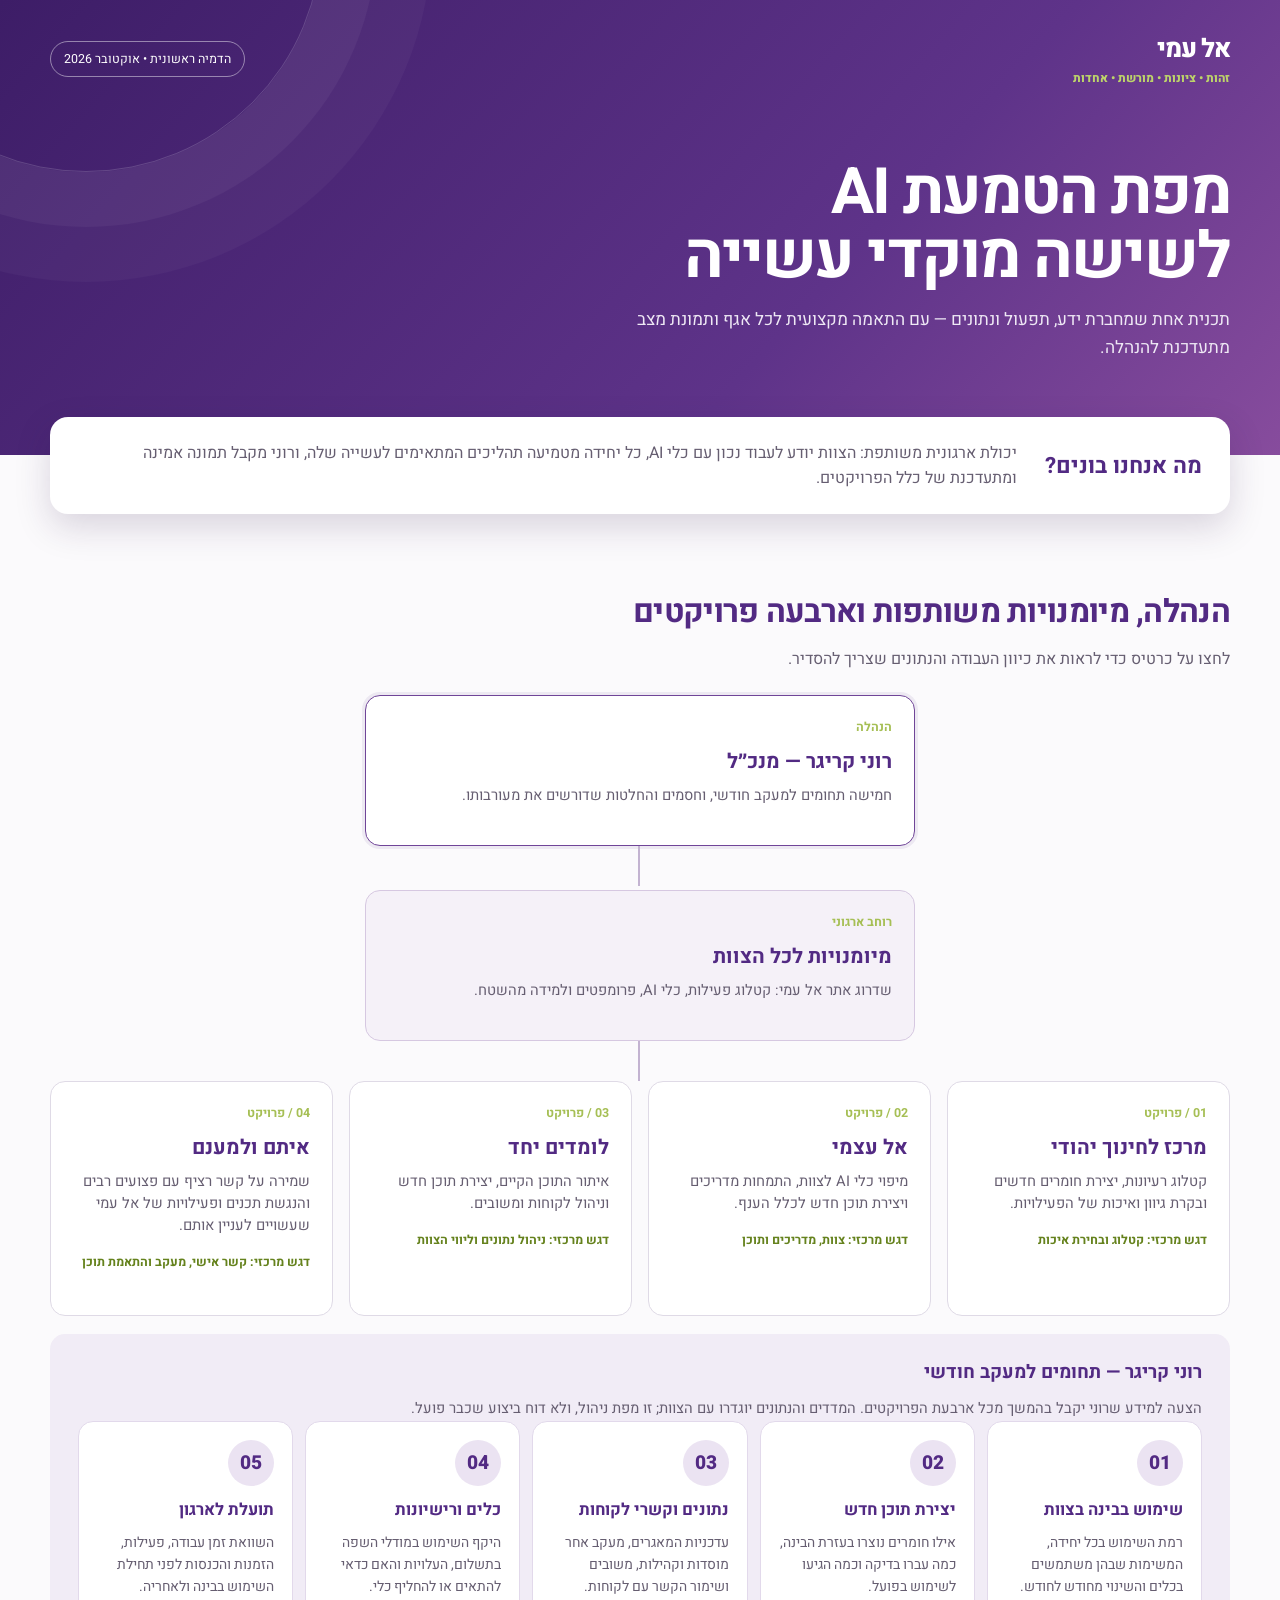
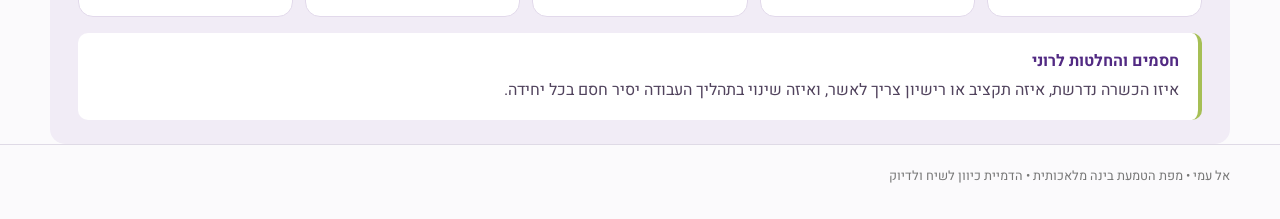
==== commit 5bd576f6: "Update Itam Velmaanam roadmap" ====
--- a/index.html
+++ b/index.html
@@ -57,7 +57,7 @@
         <article class="card" data-key="education" tabindex="0" role="button"><div class="num">01 / פרויקט</div><h3>מרכז לחינוך יהודי</h3><p>קטלוג רעיונות, יצירת חומרים חדשים ובקרת גיוון ואיכות של הפעילויות.</p><span class="priority">דגש מרכזי: קטלוג ובחירת איכות</span></article>
         <article class="card" data-key="self" tabindex="0" role="button"><div class="num">02 / פרויקט</div><h3>אל עצמי</h3><p>מיפוי כלי AI לצוות, התמחות מדריכים ויצירת תוכן חדש לכלל הענף.</p><span class="priority">דגש מרכזי: צוות, מדריכים ותוכן</span></article>
         <article class="card" data-key="learn" tabindex="0" role="button"><div class="num">03 / פרויקט</div><h3>לומדים יחד</h3><p>איתור התוכן הקיים, יצירת תוכן חדש וניהול לקוחות ומשובים.</p><span class="priority">דגש מרכזי: ניהול נתונים וליווי הצוות</span></article>
-        <article class="card question" data-key="together" tabindex="0" role="button"><div class="num">04 / פרויקט</div><h3>איתם ולמענם</h3><p>הצעד הראשון הוא גילוי: הבנת הצורך, המשתמשים והרגישויות.</p></article>
+        <article class="card" data-key="together" tabindex="0" role="button"><div class="num">04 / פרויקט</div><h3>איתם ולמענם</h3><p>שמירה על קשר רציף עם פצועים רבים והנגשת תכנים ופעילויות של אל עמי שעשויים לעניין אותם.</p><span class="priority">דגש מרכזי: קשר אישי, מעקב והתאמת תוכן</span></article>
       </div>
       <div class="detail show" id="detail"></div>
     </section>
@@ -68,7 +68,7 @@
       education:{title:'מרכז לחינוך יהודי',aim:'להאיץ יצירה והנגשה של תכנים, בלי לוותר על דיוק, מקורות ובקרה אנושית.',tools:'חיפוש ועיבוד מקורות, טיוטות למערכי שיעור, התאמות לקהלים ויצירת חומרי עזר.',data:'מאגר תכנים מתויג: נושא, מקור, קהל יעד, מצב בדיקה ושימוש.',time:'שבועות 1–3: מיפוי תכנים וכללי איכות. שבועות 4–8: שני תהליכי פיילוט.'},
       self:{title:'אל עצמי — מיפוי ומעקב אחר מוסדות חינוך',aim:'לבנות תמונת מצב של כלל מוסדות החינוך הרלוונטיים לעבודה: לנתח את המוסדות, לעקוב אחר מצב הקשר והפעילות וללמוד ממשובים.',tools:'הקמת מאגר מוסדות מרכזי, סיוע באיסוף ובסידור המידע הקיים, הדרכה אישית לצוות וליווי בהזנה ובעדכון שוטף. כלי AI יוכלו לסייע בסיכום משובים ובזיהוי צרכים חוזרים.',data:'כרטיס לכל מוסד: פרטי קשר, מאפיינים רלוונטיים, סטטוס מעקב ופעילות, משימות להמשך ומקום להזנת משובים. תהליך העבודה: מיפוי ← מעקב ועדכון ← משוב ← תמונת מצב.',time:'הערכה ראשונית: שבועות 1–3 למיפוי ולסידור המידע; שבועות 4–8 להקמת מאגר בסיסי, הדרכה ופיילוט. המשך הליווי והזמנים ייקבעו לפי מצב הנתונים.'},
       learn:{title:'לומדים יחד — ניהול מוסדות וקהילות',aim:'להקים מערכת מעקב שוטפת לכל המקומות הרלוונטיים, בחלוקה ברורה בין מוסדות חינוך לבין קהילות, כגון בתי כנסת ומתנ״סים.',tools:'מאגר מרכזי עם כרטיס לכל מקום, טופס עדכון ומשוב, תזכורות וליווי מעשי לצוות בסידור הנתונים ובהטמעת שגרת עבודה. הפקת דוח חודשי למנכ״ל תציג את מצב כל מקום ופעולות להמשך.',data:'לכל מוסד או קהילה: סוג מקום, אנשי קשר, מאפיינים, סטטוס קשר ופעילות, מפגשים, מדריכים, משימות ומשובים. תהליך העבודה: מיפוי ← מעקב ועדכון ← משוב ← תמונת מצב ← דוח חודשי.',time:'הערכה ראשונית: שבועות 1–3 לאפיון ואיסוף נתונים; שבועות 4–6 להקמת מאגר בסיסי; שבועות 7–12 לפיילוט, הדרכת הצוות ובדיקת הדוח החודשי. הזמנים תלויים במצב הנתונים הקיים.'},
-      together:{title:'איתם ולמענם',aim:'לא קובעים כלי לפני שמבינים את הצורך. בוחנים תהליכים, קהלים, רגישויות ומי רשאי לראות איזה מידע.',tools:'ייקבעו לאחר שיחות מיפוי; המטרה היא לבחור שימוש קטן, בטוח ומועיל.',data:'הגדרה מדויקת של מידע מותר, בעלות עליו, רמת רגישות וכללי שמירה.',time:'שבועות 1–2: מיפוי צרכים. לאחר מכן: החלטת פיילוט ולוח זמנים מתאים.'},
+      together:{title:'איתם ולמענם',aim:'שמירה על קשר אישי ורציף עם פצועים רבים והנגשת תכנים ופעילויות מתאימים.',tools:'מאגר קשר, תזכורות וכלי AI שיסייעו לצוות, לאחר מיפוי הצרכים.',data:'בירור עם הצוות כיצד מנוהל הקשר כיום ואיזה מידע נדרש.',time:''},
       ceo:{title:'רוני קריגר — מנכ״ל',aim:'לקבל שליטה רציפה בכלל הפרויקטים, על בסיס מידע מעודכן ולא על בסיס רדיפה אחרי עדכונים.',tools:'לוח שליטה, סיכומי סטטוס תקופתיים, התראות על חסמים וריכוז החלטות.',data:'שפה משותפת ליעד, סטטוס, אחראי, תאריך יעד, סיכון והחלטה נדרשת.',time:'שבועות 1–2: הגדרת תמונת הניהול. שבועות 3–6: לוח שליטה ניסיוני. מהשבוע השביעי: שיפור רציף.'},
       shared:{title:'מיומנויות לכל הצוות',aim:'לאפשר עבודה אחראית, יעילה ובטוחה עם AI בכל תפקיד.',tools:'פרומפטינג, ההבדל בין כלי שיחה/חיפוש/יצירה, בדיקת תוצרים, פרטיות וארגון קבצים.',data:'תבניות עבודה, מאגר פרומפטים מאושרים, כללי שמירה ובעלות על ידע.',time:'ארבעה מפגשים במהלך שישה שבועות, עם משימת תרגול קצרה בין מפגש למפגש.'}
     };
@@ -84,6 +84,8 @@
     document.querySelector('.card[data-key="learn"]').addEventListener('click',renderLearn);
     function renderShared(){out.innerHTML=`<h3>מיומנויות לכל הצוות — שדרוג אתר אל עמי</h3><p class="learn-intro">הכוונה היא לשדרג את אתר אל עמי הקיים, או ליצור אתר דומה, כך שיהיה מקום עבודה מרכזי לצוות ולמשתמשים: מוצאים פעילות, בוחרים כלי מתאים, נעזרים בפרומפט טוב ולומדים מן השטח.</p><div class="shared-map"><div class="shared-pillar"><div class="learn-icon">01</div><h4>אתר פעילות חדש או משודרג</h4><p>שדרוג האתר הקיים כך שיציג קטלוג פעילויות עשיר: תיאור, קהל יעד, נושא, קבצים, הוראות הפעלה, אנשי קשר ומשובים. חיפוש וסינון לפי גיל, תקופה, נושא, מיקום וסוג פעילות.</p></div><div class="shared-pillar"><div class="learn-icon">02</div><h4>כלי AI ורישיונות</h4><p>ספריית כלים לפי משימה: כתיבה, חיפוש, תמונות, סרטונים, מצגות, משחקים וניתוח נתונים. לצד כל כלי: למה הוא מתאים, עלות, הרשאה וכללי פרטיות.</p></div><div class="shared-pillar"><div class="learn-icon">03</div><h4>הדרכה ופרומפטינג</h4><p>טיפים קצרים, תבניות פרומפטים לפי תפקיד, דוגמאות לבקשה טובה, שאלות נפוצות והנחיות לבדיקת תוצרים לפני שימוש.</p></div><div class="shared-pillar"><div class="learn-icon">04</div><h4>למידה מהשטח</h4><p>תיעוד הפעלות, התאמות, תוצרים ומשובים. כך הצוות יכול לאתר פעילויות שעבדו עם קהל דומה, והידע חוזר לאתר ומשתפר.</p></div></div><div class="learn-flow"><b>נקודת הכניסה באתר:</b> „מה אני רוצה לעשות היום?” ← בחירת משימה ← כלי מתאים, פרומפט מוכן, חומרים מהקטלוג ומקום לשמירת התוצר והמשוב.</div>`;out.classList.add('show');}
     document.querySelector('.card[data-key="shared"]').addEventListener('click',renderShared);
+    function renderTogether(){out.innerHTML=`<h3>איתם ולמענם — קשר אישי ורציף</h3><p class="learn-intro">הקשר עם פצועים רבים דורש מעקב מתמשך. המטרה היא לשמור על קשר אישי לאורך זמן ולהציע תכנים ופעילויות של אל עמי שעשויים לעניין כל אחד ואחת.</p><div class="learn-map"><div class="learn-pillar"><div class="learn-icon">01</div><h4>ניהול הקשר</h4><p>מאגר מסודר שיוכל להציג מתי התקיים הקשר האחרון, מי אחראי עליו ומהי הפעולה הבאה. תזכורות יוכלו לסייע לצוות לשמור על רציפות הקשר.</p></div><div class="learn-pillar"><div class="learn-icon">02</div><h4>התאמת תכנים ופעילויות</h4><p>ריכוז תכני אל עמי במקום נגיש, עם אפשרות לסמן תחומי עניין ולזהות תכנים ופעילויות שעשויים להתאים לכל אדם.</p></div><div class="learn-pillar"><div class="learn-icon">03</div><h4>סיוע לצוות באמצעות AI</h4><p>עזרה בניסוח הודעות אישיות ובהצעת תכנים מתאימים. איש צוות בודק את ההצעות ומחליט מה לשלוח ולמי.</p></div></div><div class="learn-flow"><b>הצעה להמשך:</b> בירור עם הצוות כיצד מנוהל הקשר כיום, מה נדרש לו ואיזה מידע יש לשמור, לפני בחירת הכלים והקמת המאגר.</div>`;out.classList.add('show');}
+    document.querySelector('.card[data-key="together"]').addEventListener('click',renderTogether);
   </script>
 </body>
 </html>
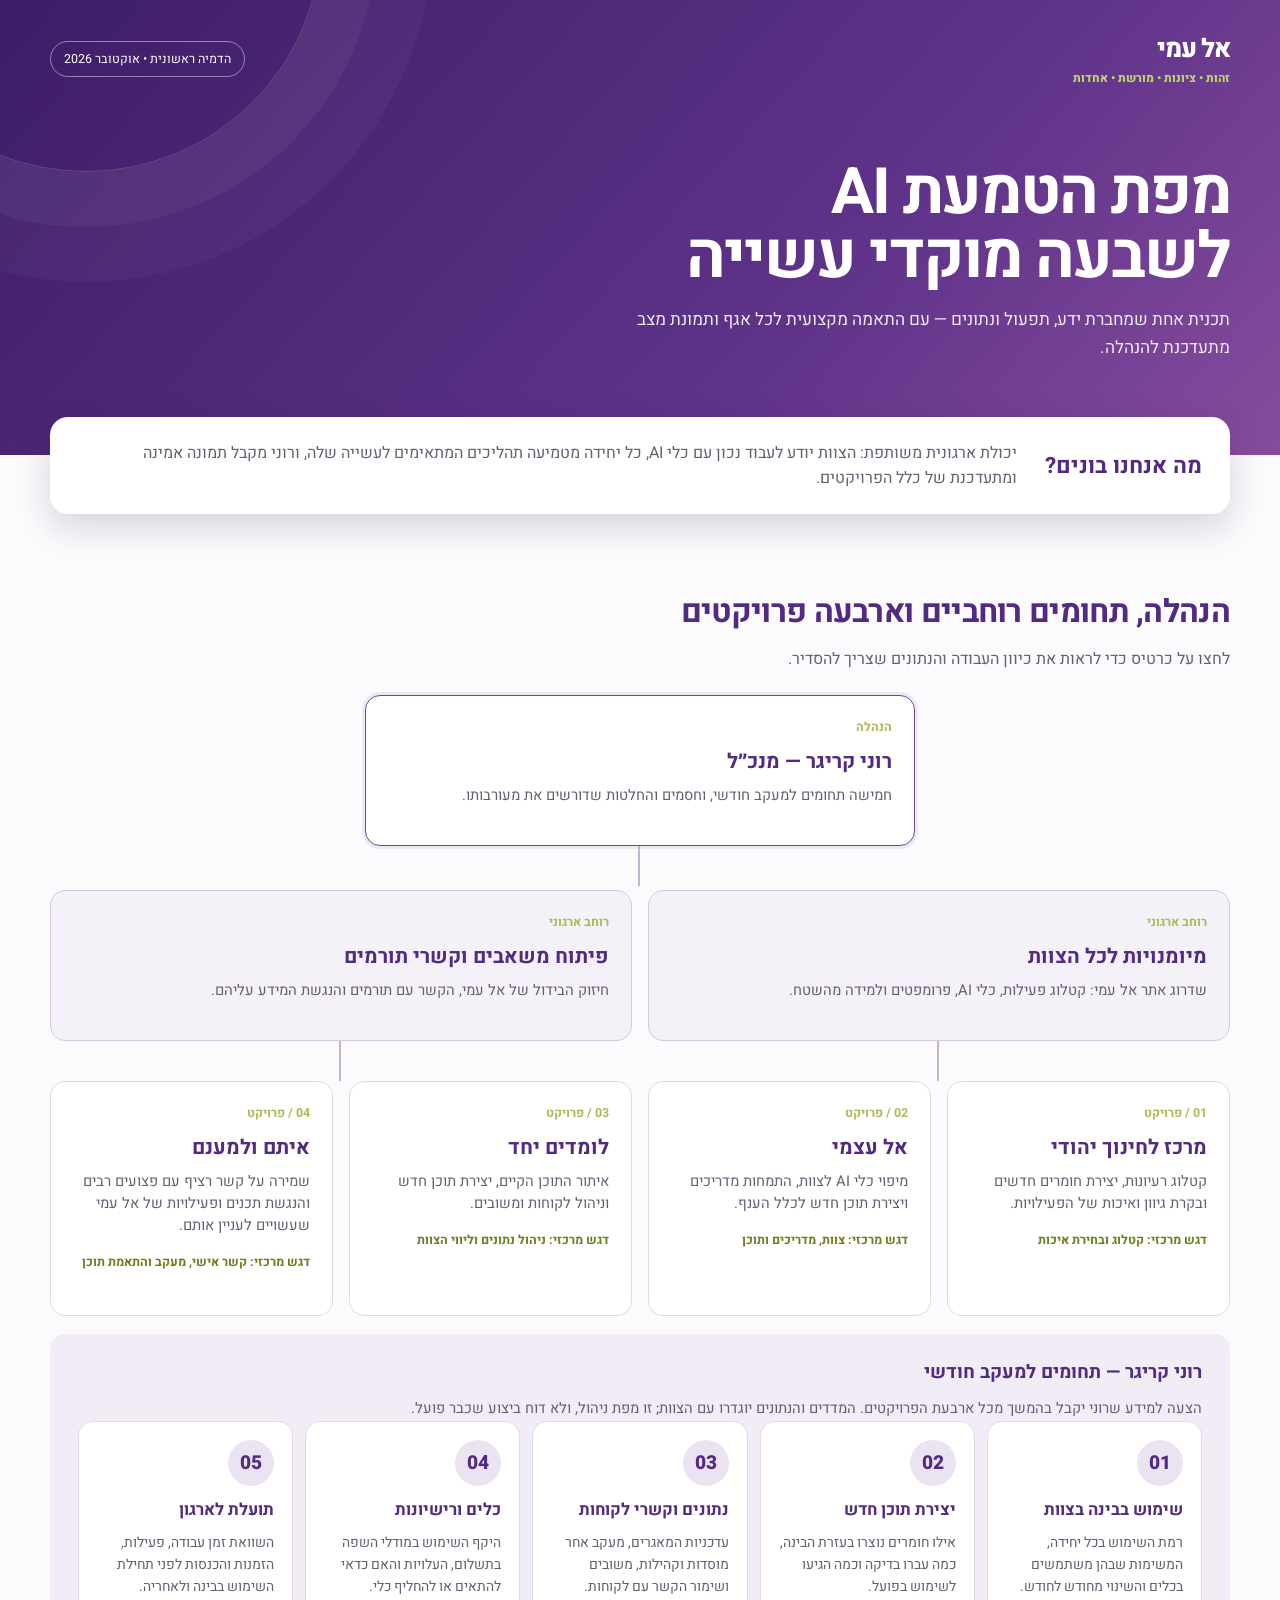
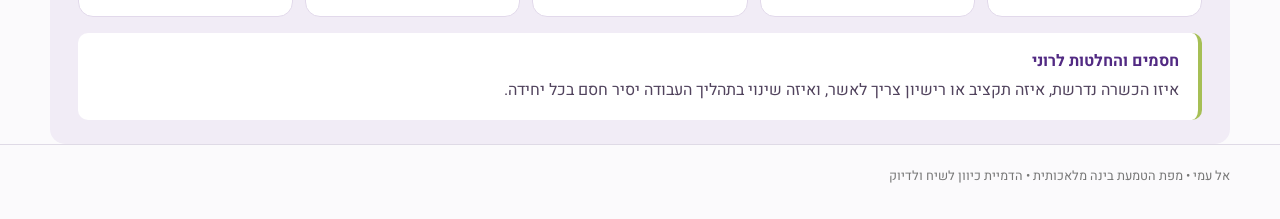
==== commit ab63e31c: "Add fundraising and donor relations section" ====
--- a/index.html
+++ b/index.html
@@ -26,6 +26,7 @@
     .cards .level { grid-column:1 / -1; width:min(550px,100%); justify-self:center; min-height:0; margin-bottom:24px; overflow:visible; }
     .cards .level:after { content:""; position:absolute; width:2px; height:40px; background:#c3b3d1; bottom:-41px; right:50%; }
     .cards .shared { background:#f5f1f8; border-color:#d6c8e1; }
+    .cards .shared { grid-column:span 2; width:100%; }
     .card { text-align:right; border:1px solid var(--line); background:#fff; border-radius:15px; min-height:235px; padding:22px; cursor:pointer; transition:.2s; position:relative; overflow:hidden; }
     .card:hover,.card.active { border-color:var(--plum); transform:translateY(-4px); box-shadow:0 13px 25px #3b1e5a12; } .card.active { box-shadow:0 0 0 3px #70459818; }
     .num { color:var(--lime); font-size:.78rem; font-weight:bold; } .card h3 { margin:11px 0 8px; font-size:1.28rem; color:var(--violet); } .card p { font-size:.92rem; color:var(--muted); line-height:1.5; margin:0 0 16px; }
@@ -42,18 +43,19 @@
     .note { border-right:4px solid var(--lime); background:#f4f8e7; color:#44511b; padding:17px 19px; border-radius:7px; line-height:1.55; margin:28px 0 60px; } footer { border-top:1px solid var(--line); padding:22px 0 34px; font-size:.8rem; color:#777; }
     .demo-link { display:flex; align-items:center; justify-content:space-between; gap:18px; color:inherit; text-decoration:none; transition:box-shadow .18s,transform .18s; }.demo-link:hover,.demo-link:focus-visible { box-shadow:0 0 0 3px #7045981c; transform:translateY(-1px); outline:none; }.demo-cta { color:var(--violet); font-weight:800; white-space:nowrap; }.demo-link:hover .demo-cta { text-decoration:underline; }
     .learn-flow.demo-link { background:linear-gradient(110deg,#61368a,#43216b); border:1px solid #76559a; border-right:6px solid var(--lime); border-radius:14px; padding:18px 21px; color:#fff; box-shadow:0 9px 22px #32194a24; }.learn-flow.demo-link b { color:#d4e99a; }.learn-flow.demo-link:hover,.learn-flow.demo-link:focus-visible { box-shadow:0 0 0 4px #a8c34e45,0 12px 28px #32194a30; transform:translateY(-2px); }.demo-cta { display:inline-flex; align-items:center; gap:8px; border-radius:9px; padding:9px 14px; color:#293716; background:#c5df78; box-shadow:0 2px 0 #91a94c; }.learn-flow.demo-link:hover .demo-cta { text-decoration:none; background:#d5eb9b; }
-    @media(max-width:900px){ .cards { grid-template-columns:repeat(2,minmax(0,1fr)); } .shared-map,.education-map { grid-template-columns:repeat(2,minmax(0,1fr)); } .ceo-map { grid-template-columns:repeat(2,minmax(0,1fr)); } .education-pillar:nth-child(2):after { display:none; } }
-    @media(max-width:600px){ .cards,.flow,.detail-grid,.dashboard,.learn-map,.shared-map,.education-map,.education-metrics,.ceo-decisions,.ceo-insights,.ceo-map { grid-template-columns:1fr; }.ceo-top { display:block; }.portfolio-row { grid-template-columns:1fr; gap:4px; }.education-pillar:after { display:none; }.cards .level { width:100%; }.intro { display:block; }.intro strong { display:block; margin-bottom:7px; } h1 { margin-top:52px; }.metric-grid { grid-template-columns:1fr 1fr; }.demo-link { align-items:flex-start; flex-direction:column; gap:8px; } }
+    @media(max-width:900px){ .cards { grid-template-columns:repeat(2,minmax(0,1fr)); } .cards .shared { grid-column:span 1; } .shared-map,.education-map { grid-template-columns:repeat(2,minmax(0,1fr)); } .ceo-map { grid-template-columns:repeat(2,minmax(0,1fr)); } .education-pillar:nth-child(2):after { display:none; } }
+    @media(max-width:600px){ .cards,.flow,.detail-grid,.dashboard,.learn-map,.shared-map,.education-map,.education-metrics,.ceo-decisions,.ceo-insights,.ceo-map { grid-template-columns:1fr; }.ceo-top { display:block; }.portfolio-row { grid-template-columns:1fr; gap:4px; }.education-pillar:after { display:none; }.cards .level { width:100%; grid-column:1 / -1; }.intro { display:block; }.intro strong { display:block; margin-bottom:7px; } h1 { margin-top:52px; }.metric-grid { grid-template-columns:1fr 1fr; }.demo-link { align-items:flex-start; flex-direction:column; gap:8px; } }
   </style>
 </head>
 <body>
-  <header><div class="wrap"><nav><div class="brand">אל עמי<small>זהות • ציונות • מורשת • אחדות</small></div><div class="badge">הדמיה ראשונית • אוקטובר 2026</div></nav><h1>מפת הטמעת AI<br>לשישה מוקדי עשייה</h1><p class="subtitle">תכנית אחת שמחברת ידע, תפעול ונתונים — עם התאמה מקצועית לכל אגף ותמונת מצב מתעדכנת להנהלה.</p></div></header>
+  <header><div class="wrap"><nav><div class="brand">אל עמי<small>זהות • ציונות • מורשת • אחדות</small></div><div class="badge">הדמיה ראשונית • אוקטובר 2026</div></nav><h1>מפת הטמעת AI<br>לשבעה מוקדי עשייה</h1><p class="subtitle">תכנית אחת שמחברת ידע, תפעול ונתונים — עם התאמה מקצועית לכל אגף ותמונת מצב מתעדכנת להנהלה.</p></div></header>
   <main class="wrap">
     <div class="intro"><strong>מה אנחנו בונים?</strong><p>יכולת ארגונית משותפת: הצוות יודע לעבוד נכון עם כלי AI, כל יחידה מטמיעה תהליכים המתאימים לעשייה שלה, ורוני מקבל תמונה אמינה ומתעדכנת של כלל הפרויקטים.</p></div>
-    <section><h2>הנהלה, מיומנויות משותפות וארבעה פרויקטים</h2><p class="lead">לחצו על כרטיס כדי לראות את כיוון העבודה והנתונים שצריך להסדיר.</p>
+    <section><h2>הנהלה, תחומים רוחביים וארבעה פרויקטים</h2><p class="lead">לחצו על כרטיס כדי לראות את כיוון העבודה והנתונים שצריך להסדיר.</p>
       <div class="cards" id="cards">
         <article class="card level active" data-key="ceo" tabindex="0" role="button"><div class="num">הנהלה</div><h3>רוני קריגר — מנכ״ל</h3><p>חמישה תחומים למעקב חודשי, וחסמים והחלטות שדורשים את מעורבותו.</p></article>
         <article class="card level shared" data-key="shared" tabindex="0" role="button"><div class="num">רוחב ארגוני</div><h3>מיומנויות לכל הצוות</h3><p>שדרוג אתר אל עמי: קטלוג פעילות, כלי AI, פרומפטים ולמידה מהשטח.</p></article>
+        <article class="card level shared" data-key="fundraising" tabindex="0" role="button"><div class="num">רוחב ארגוני</div><h3>פיתוח משאבים וקשרי תורמים</h3><p>חיזוק הבידול של אל עמי, הקשר עם תורמים והנגשת המידע עליהם.</p></article>
         <article class="card" data-key="education" tabindex="0" role="button"><div class="num">01 / פרויקט</div><h3>מרכז לחינוך יהודי</h3><p>קטלוג רעיונות, יצירת חומרים חדשים ובקרת גיוון ואיכות של הפעילויות.</p><span class="priority">דגש מרכזי: קטלוג ובחירת איכות</span></article>
         <article class="card" data-key="self" tabindex="0" role="button"><div class="num">02 / פרויקט</div><h3>אל עצמי</h3><p>מיפוי כלי AI לצוות, התמחות מדריכים ויצירת תוכן חדש לכלל הענף.</p><span class="priority">דגש מרכזי: צוות, מדריכים ותוכן</span></article>
         <article class="card" data-key="learn" tabindex="0" role="button"><div class="num">03 / פרויקט</div><h3>לומדים יחד</h3><p>איתור התוכן הקיים, יצירת תוכן חדש וניהול לקוחות ומשובים.</p><span class="priority">דגש מרכזי: ניהול נתונים וליווי הצוות</span></article>
@@ -69,6 +71,7 @@
       self:{title:'אל עצמי — מיפוי ומעקב אחר מוסדות חינוך',aim:'לבנות תמונת מצב של כלל מוסדות החינוך הרלוונטיים לעבודה: לנתח את המוסדות, לעקוב אחר מצב הקשר והפעילות וללמוד ממשובים.',tools:'הקמת מאגר מוסדות מרכזי, סיוע באיסוף ובסידור המידע הקיים, הדרכה אישית לצוות וליווי בהזנה ובעדכון שוטף. כלי AI יוכלו לסייע בסיכום משובים ובזיהוי צרכים חוזרים.',data:'כרטיס לכל מוסד: פרטי קשר, מאפיינים רלוונטיים, סטטוס מעקב ופעילות, משימות להמשך ומקום להזנת משובים. תהליך העבודה: מיפוי ← מעקב ועדכון ← משוב ← תמונת מצב.',time:'הערכה ראשונית: שבועות 1–3 למיפוי ולסידור המידע; שבועות 4–8 להקמת מאגר בסיסי, הדרכה ופיילוט. המשך הליווי והזמנים ייקבעו לפי מצב הנתונים.'},
       learn:{title:'לומדים יחד — ניהול מוסדות וקהילות',aim:'להקים מערכת מעקב שוטפת לכל המקומות הרלוונטיים, בחלוקה ברורה בין מוסדות חינוך לבין קהילות, כגון בתי כנסת ומתנ״סים.',tools:'מאגר מרכזי עם כרטיס לכל מקום, טופס עדכון ומשוב, תזכורות וליווי מעשי לצוות בסידור הנתונים ובהטמעת שגרת עבודה. הפקת דוח חודשי למנכ״ל תציג את מצב כל מקום ופעולות להמשך.',data:'לכל מוסד או קהילה: סוג מקום, אנשי קשר, מאפיינים, סטטוס קשר ופעילות, מפגשים, מדריכים, משימות ומשובים. תהליך העבודה: מיפוי ← מעקב ועדכון ← משוב ← תמונת מצב ← דוח חודשי.',time:'הערכה ראשונית: שבועות 1–3 לאפיון ואיסוף נתונים; שבועות 4–6 להקמת מאגר בסיסי; שבועות 7–12 לפיילוט, הדרכת הצוות ובדיקת הדוח החודשי. הזמנים תלויים במצב הנתונים הקיים.'},
       together:{title:'איתם ולמענם',aim:'שמירה על קשר אישי ורציף עם פצועים רבים והנגשת תכנים ופעילויות מתאימים.',tools:'מאגר קשר, תזכורות וכלי AI שיסייעו לצוות, לאחר מיפוי הצרכים.',data:'בירור עם הצוות כיצד מנוהל הקשר כיום ואיזה מידע נדרש.',time:''},
+      fundraising:{title:'פיתוח משאבים וקשרי תורמים',aim:'חיזוק הבידול והקשר עם תורמים וקהל קיים.',tools:'מיפוי דרכי הקשר והמידע הקיים.',data:'בחינת הטבלאות והמידע על התורמים.',time:''},
       ceo:{title:'רוני קריגר — מנכ״ל',aim:'לקבל שליטה רציפה בכלל הפרויקטים, על בסיס מידע מעודכן ולא על בסיס רדיפה אחרי עדכונים.',tools:'לוח שליטה, סיכומי סטטוס תקופתיים, התראות על חסמים וריכוז החלטות.',data:'שפה משותפת ליעד, סטטוס, אחראי, תאריך יעד, סיכון והחלטה נדרשת.',time:'שבועות 1–2: הגדרת תמונת הניהול. שבועות 3–6: לוח שליטה ניסיוני. מהשבוע השביעי: שיפור רציף.'},
       shared:{title:'מיומנויות לכל הצוות',aim:'לאפשר עבודה אחראית, יעילה ובטוחה עם AI בכל תפקיד.',tools:'פרומפטינג, ההבדל בין כלי שיחה/חיפוש/יצירה, בדיקת תוצרים, פרטיות וארגון קבצים.',data:'תבניות עבודה, מאגר פרומפטים מאושרים, כללי שמירה ובעלות על ידע.',time:'ארבעה מפגשים במהלך שישה שבועות, עם משימת תרגול קצרה בין מפגש למפגש.'}
     };
@@ -86,6 +89,8 @@
     document.querySelector('.card[data-key="shared"]').addEventListener('click',renderShared);
     function renderTogether(){out.innerHTML=`<h3>איתם ולמענם — קשר אישי ורציף</h3><p class="learn-intro">הקשר עם פצועים רבים דורש מעקב מתמשך. המטרה היא לשמור על קשר אישי לאורך זמן ולהציע תכנים ופעילויות של אל עמי שעשויים לעניין כל אחד ואחת.</p><div class="learn-map"><div class="learn-pillar"><div class="learn-icon">01</div><h4>ניהול הקשר</h4><p>מאגר מסודר שיוכל להציג מתי התקיים הקשר האחרון, מי אחראי עליו ומהי הפעולה הבאה. תזכורות יוכלו לסייע לצוות לשמור על רציפות הקשר.</p></div><div class="learn-pillar"><div class="learn-icon">02</div><h4>התאמת תכנים ופעילויות</h4><p>ריכוז תכני אל עמי במקום נגיש, עם אפשרות לסמן תחומי עניין ולזהות תכנים ופעילויות שעשויים להתאים לכל אדם.</p></div><div class="learn-pillar"><div class="learn-icon">03</div><h4>סיוע לצוות באמצעות AI</h4><p>עזרה בניסוח הודעות אישיות ובהצעת תכנים מתאימים. איש צוות בודק את ההצעות ומחליט מה לשלוח ולמי.</p></div></div><div class="learn-flow"><b>הצעה להמשך:</b> בירור עם הצוות כיצד מנוהל הקשר כיום, מה נדרש לו ואיזה מידע יש לשמור, לפני בחירת הכלים והקמת המאגר.</div>`;out.classList.add('show');}
     document.querySelector('.card[data-key="together"]').addEventListener('click',renderTogether);
+    function renderFundraising(){out.innerHTML=`<h3>פיתוח משאבים וקשרי תורמים — אתגרים מרכזיים</h3><p class="learn-intro">חיזוק היכולת להציג את העשייה של אל עמי, לטפח קשר עם תורמים וקהל קיים ולמצוא בקלות את המידע הנדרש לצוות.</p><div class="shared-map"><div class="shared-pillar"><div class="learn-icon">01</div><h4>בידול והסברה</h4><p>להציג בצורה ברורה ומשכנעת את הייחודיות של אל עמי ואת הערך של פעילות הארגון.</p></div><div class="shared-pillar"><div class="learn-icon">02</div><h4>היכרות שוטפת עם הפעילות</h4><p>לשתף תורמים באופן שוטף בנתוני פעילות ובתמונות, כדי לחזק את ההיכרות שלהם עם הארגון ועשייתו.</p></div><div class="shared-pillar"><div class="learn-icon">03</div><h4>המשכיות אחרי כנסים</h4><p>לשמור על קשר עם הקהל שכבר מכיר את הארגון דרך כנסי „איתם ולמענם”, ולהמשיך לעדכן אותו בפעילות.</p></div><div class="shared-pillar"><div class="learn-icon">04</div><h4>איתור מידע על תורמים</h4><p>להקל על שליפת מידע על תורמים, שכיום מפוזר בין טבלאות רבות.</p></div></div>`;out.classList.add('show');}
+    document.querySelector('.card[data-key="fundraising"]').addEventListener('click',renderFundraising);
   </script>
 </body>
 </html>
